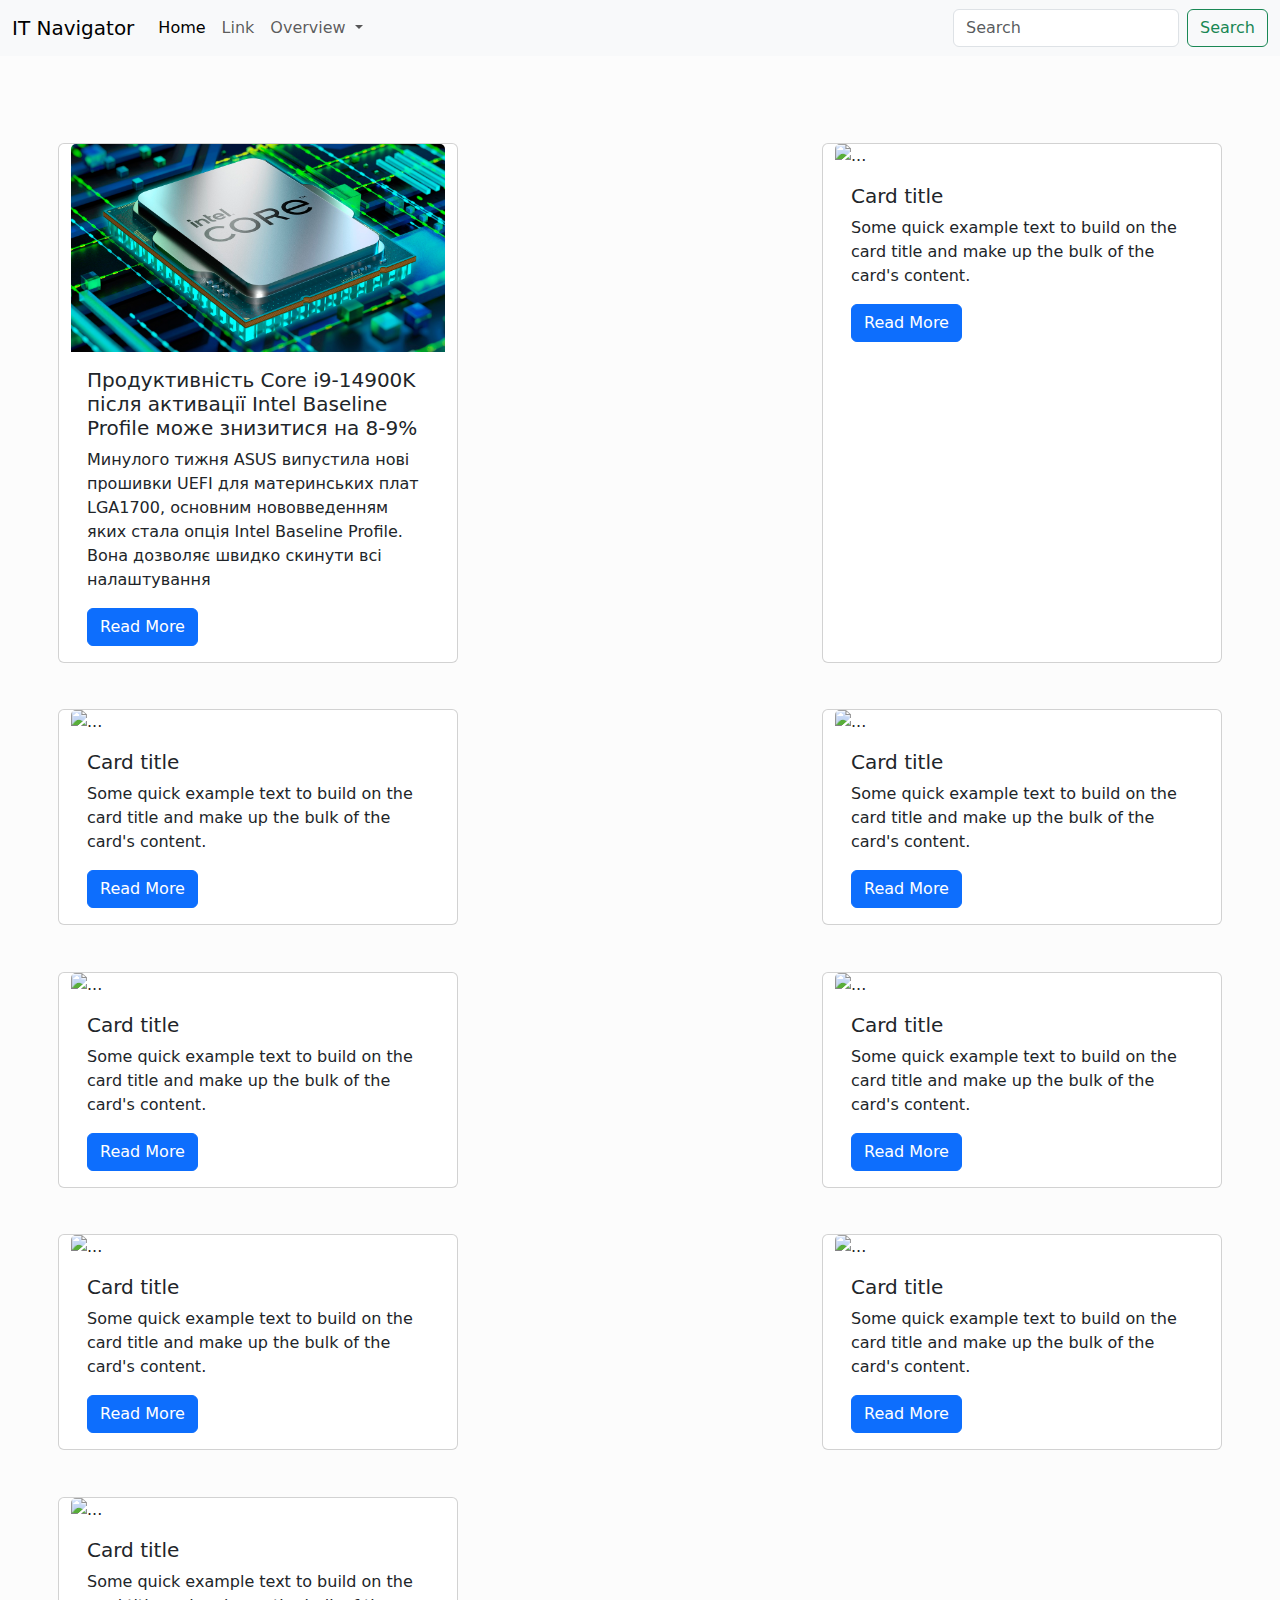
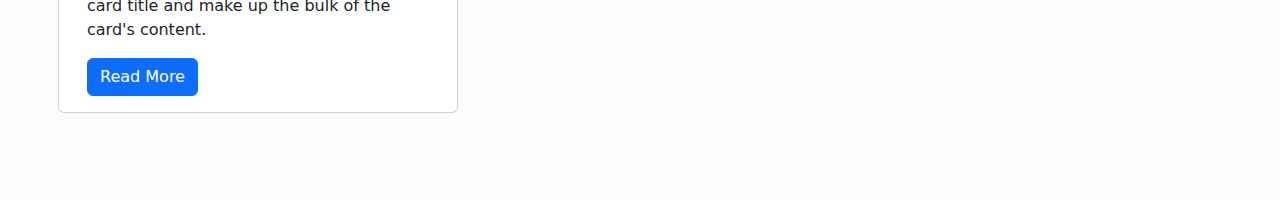
==== index.html @ 8ef08bcf "site" ====
<!DOCTYPE html>
<html lang="en">
  <head>
    <meta charset="UTF-8" />
    <meta name="viewport" content="width=device-width, initial-scale=1.0" />
    <title>Document</title>
    <link
      href="https://cdn.jsdelivr.net/npm/bootstrap@5.3.3/dist/css/bootstrap.min.css"
      rel="stylesheet"
      integrity="sha384-QWTKZyjpPEjISv5WaRU9OFeRpok6YctnYmDr5pNlyT2bRjXh0JMhjY6hW+ALEwIH"
      crossorigin="anonymous"
    />
    <link rel="stylesheet" href="css/style.css" />
  </head>
  <body>
    <header class="conteiner">
      <nav class="navbar navbar-expand-lg bg-body-tertiary">
        <div class="container-fluid">
          <a class="navbar-brand" href="#">IT Navigator</a>
          <button
            class="navbar-toggler"
            type="button"
            data-bs-toggle="collapse"
            data-bs-target="#navbarSupportedContent"
            aria-controls="navbarSupportedContent"
            aria-expanded="false"
            aria-label="Toggle navigation"
          >
            <span class="navbar-toggler-icon"></span>
          </button>
          <div class="collapse navbar-collapse" id="navbarSupportedContent">
            <ul class="navbar-nav me-auto mb-2 mb-lg-0">
              <li class="nav-item">
                <a class="nav-link active" aria-current="page" href="#">Home</a>
              </li>
              <li class="nav-item">
                <a class="nav-link" href="#">Link</a>
              </li>
              <li class="nav-item dropdown">
                <a
                  class="nav-link dropdown-toggle"
                  href="#"
                  role="button"
                  data-bs-toggle="dropdown"
                  aria-expanded="false"
                >
                  Overview
                </a>
                <ul class="dropdown-menu">
                  <li><a class="dropdown-item" href="#">Processors</a></li>
                  <li><a class="dropdown-item" href="#">Motherboards</a></li>
                  <li>
                    <a class="dropdown-item" href="#">Memory</a>
                  </li>
                  <li>
                    <a class="dropdown-item" href="#">Video cards</a>
                  </li>
                </ul>
              </li>
              <!-- <li class="nav-item">
                <a class="nav-link disabled" aria-disabled="true">Disabled</a>
              </li> -->
            </ul>
            <form class="d-flex" role="search">
              <input
                class="form-control me-2"
                type="search"
                placeholder="Search"
                aria-label="Search"
              />
              <button class="btn btn-outline-success" type="submit">
                Search
              </button>
            </form>
          </div>
        </div>
      </nav>
    </header>
    <div class="container">
      <div class="row">
        <div class="card col-4" style="width: 25rem">
          <img
            src="imges/130287-intel-lga1700-core-12gen-1.jpg"
            class="card-img-top"
            alt="..."
          />
          <div class="card-body">
            <h5 class="card-title">
              Продуктивність Core i9-14900K після активації Intel Baseline
              Profile може знизитися на 8-9%
            </h5>
            <p class="card-text">
              Минулого тижня ASUS випустила нові прошивки UEFI для материнських
              плат LGA1700, основним нововведенням яких стала опція Intel
              Baseline Profile. Вона дозволяє швидко скинути всі налаштування
            </p>
            <a href="#" class="btn btn-primary">Read More</a>
          </div>
        </div>
        <div class="card col-4" style="width: 25rem">
          <img src="..." class="card-img-top" alt="..." />
          <div class="card-body">
            <h5 class="card-title">Card title</h5>
            <p class="card-text">
              Some quick example text to build on the card title and make up the
              bulk of the card's content.
            </p>
            <a href="#" class="btn btn-primary">Read More</a>
          </div>
        </div>
        <div class="card col-4" style="width: 25rem">
          <img src="..." class="card-img-top" alt="..." />
          <div class="card-body">
            <h5 class="card-title">Card title</h5>
            <p class="card-text">
              Some quick example text to build on the card title and make up the
              bulk of the card's content.
            </p>
            <a href="#" class="btn btn-primary">Read More</a>
          </div>
        </div>
        <div class="card col-4" style="width: 25rem">
          <img src="..." class="card-img-top" alt="..." />
          <div class="card-body">
            <h5 class="card-title">Card title</h5>
            <p class="card-text">
              Some quick example text to build on the card title and make up the
              bulk of the card's content.
            </p>
            <a href="#" class="btn btn-primary">Read More</a>
          </div>
        </div>
        <div class="card col-4" style="width: 25rem">
          <img src="..." class="card-img-top" alt="..." />
          <div class="card-body">
            <h5 class="card-title">Card title</h5>
            <p class="card-text">
              Some quick example text to build on the card title and make up the
              bulk of the card's content.
            </p>
            <a href="#" class="btn btn-primary">Read More</a>
          </div>
        </div>
        <div class="card col-4" style="width: 25rem">
          <img src="..." class="card-img-top" alt="..." />
          <div class="card-body">
            <h5 class="card-title">Card title</h5>
            <p class="card-text">
              Some quick example text to build on the card title and make up the
              bulk of the card's content.
            </p>
            <a href="#" class="btn btn-primary">Read More</a>
          </div>
        </div>
        <div class="card col-4" style="width: 25rem">
          <img src="..." class="card-img-top" alt="..." />
          <div class="card-body">
            <h5 class="card-title">Card title</h5>
            <p class="card-text">
              Some quick example text to build on the card title and make up the
              bulk of the card's content.
            </p>
            <a href="#" class="btn btn-primary">Read More</a>
          </div>
        </div>
        <div class="card col-4" style="width: 25rem">
          <img src="..." class="card-img-top" alt="..." />
          <div class="card-body">
            <h5 class="card-title">Card title</h5>
            <p class="card-text">
              Some quick example text to build on the card title and make up the
              bulk of the card's content.
            </p>
            <a href="#" class="btn btn-primary">Read More</a>
          </div>
        </div>
        <div class="card col-4" style="width: 25rem">
          <img src="..." class="card-img-top" alt="..." />
          <div class="card-body">
            <h5 class="card-title">Card title</h5>
            <p class="card-text">
              Some quick example text to build on the card title and make up the
              bulk of the card's content.
            </p>
            <a href="#" class="btn btn-primary">Read More</a>
          </div>
        </div>
      </div>
    </div>
    <!-- Script -->
    <script
      src="https://cdn.jsdelivr.net/npm/bootstrap@5.3.3/dist/js/bootstrap.bundle.min.js"
      integrity="sha384-YvpcrYf0tY3lHB60NNkmXc5s9fDVZLESaAA55NDzOxhy9GkcIdslK1eN7N6jIeHz"
      crossorigin="anonymous"
    ></script>
  </body>
</html>
---- css/style.css ----
body {
  background-color: rgb(252, 252, 252);
}
.container {
  padding: 5% 0;
}
.row {
  display: flex;
  justify-content: space-between;
}
.card {
  margin: 2% 0;
}
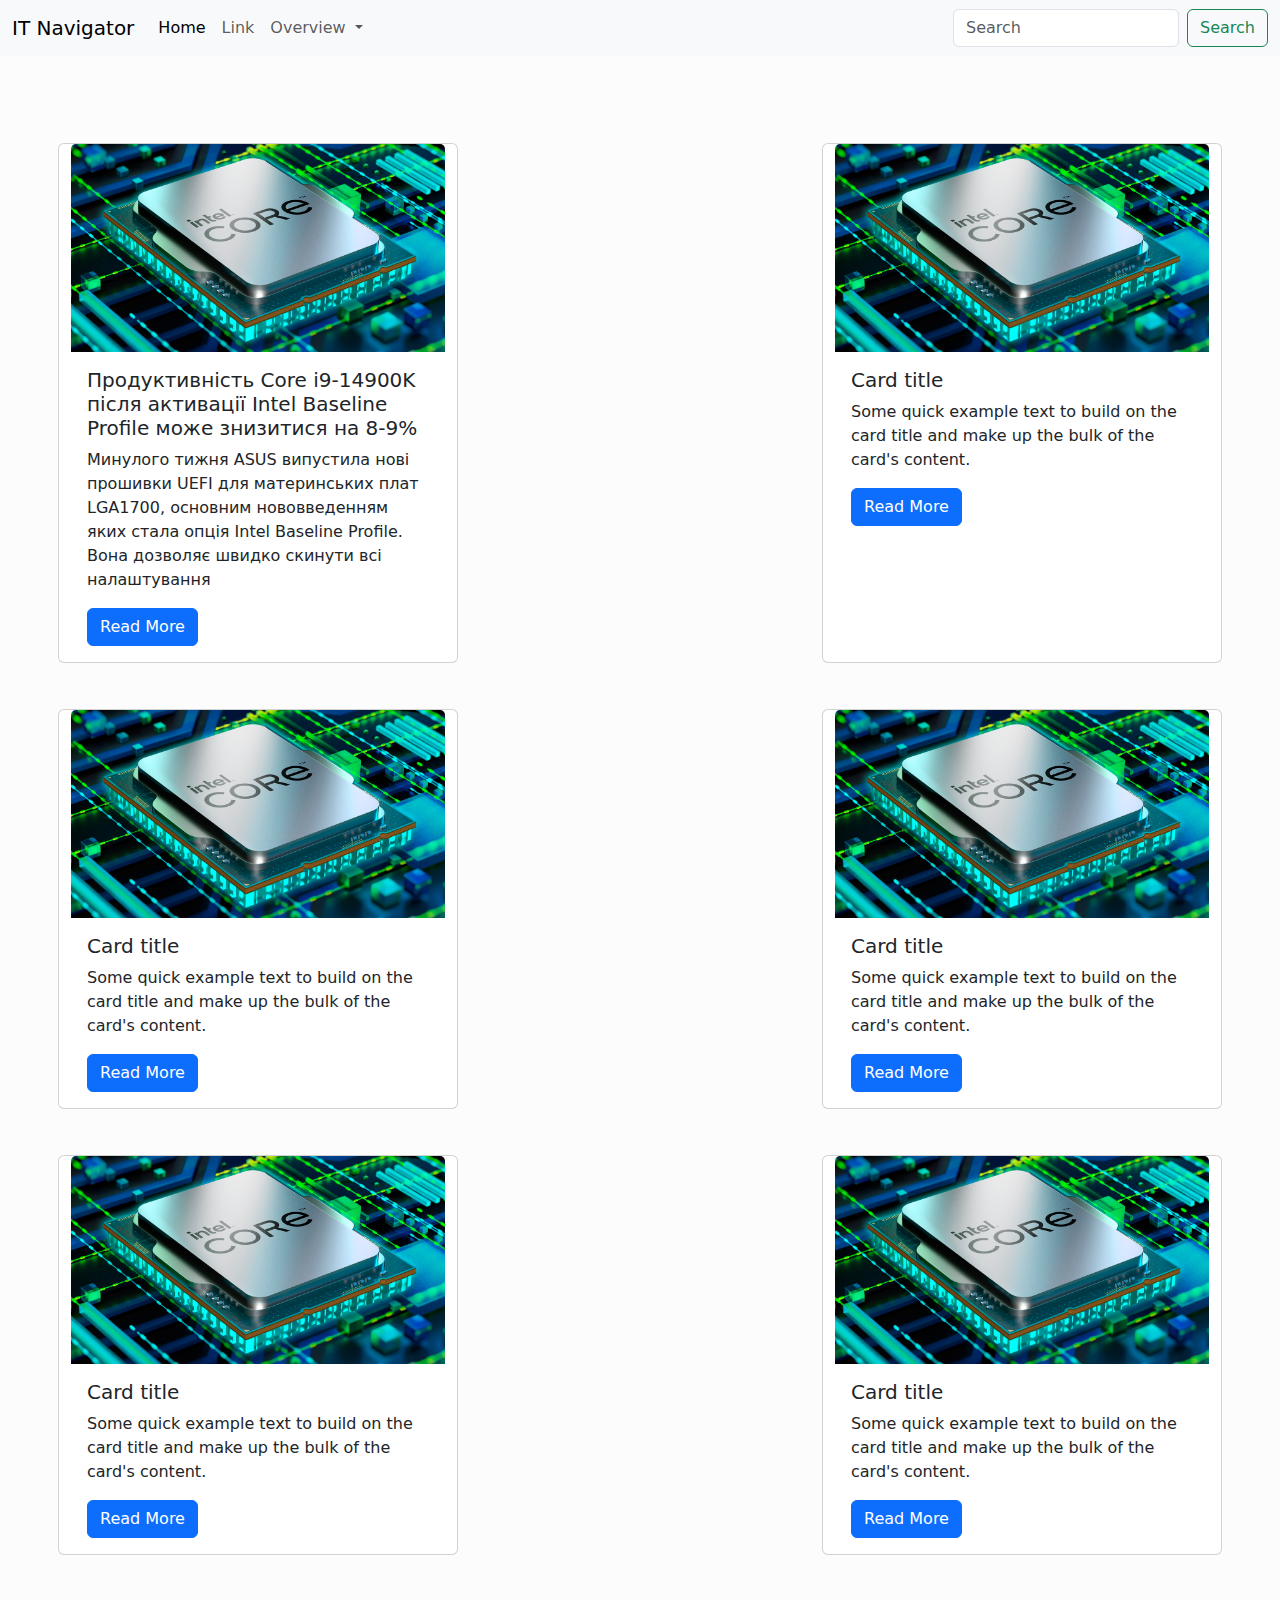
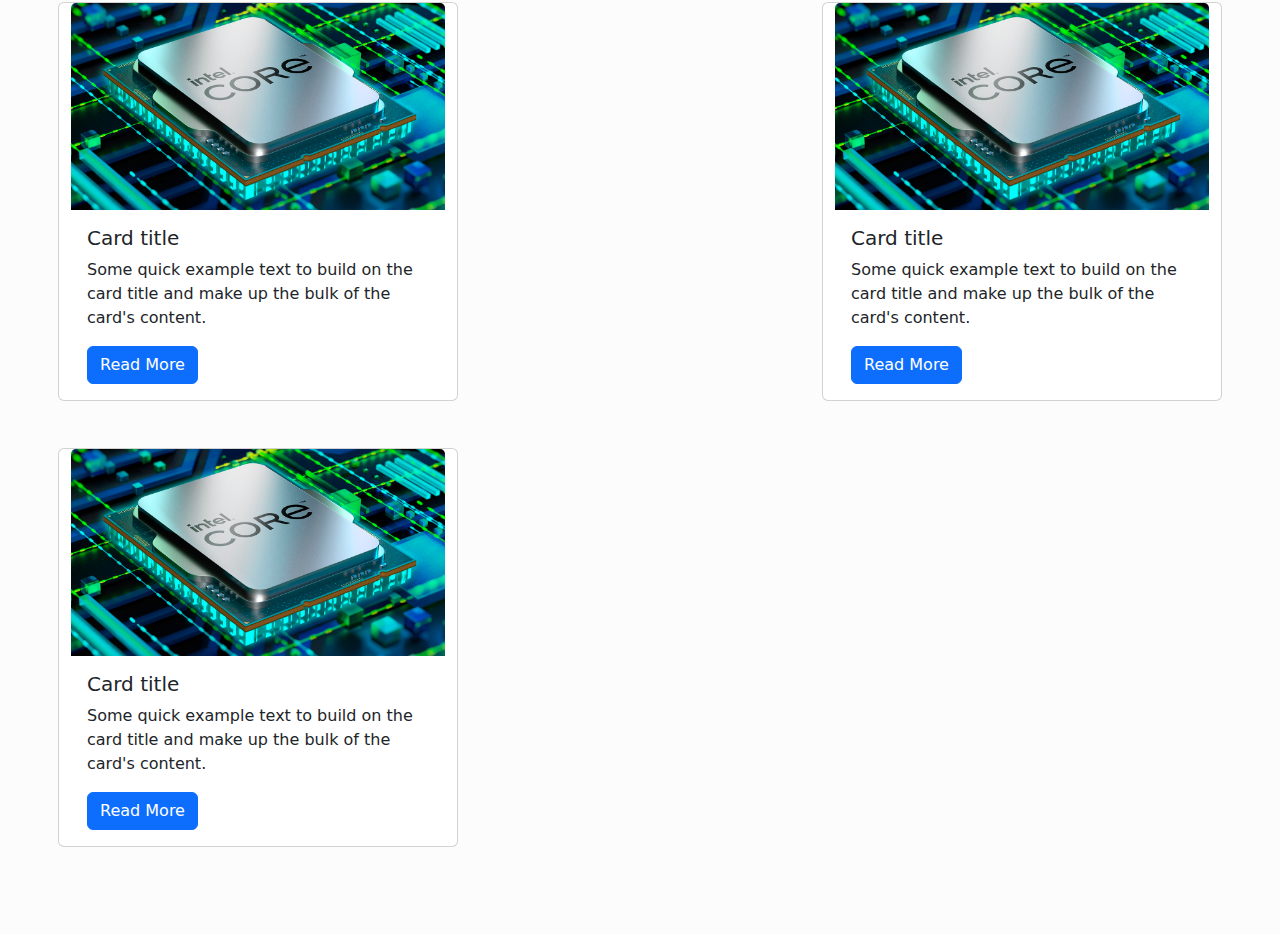
==== commit e52054e7: "images" ====
--- a/index.html
+++ b/index.html
@@ -1,197 +1,173 @@
 <!DOCTYPE html>
 <html lang="en">
-  <head>
-    <meta charset="UTF-8" />
-    <meta name="viewport" content="width=device-width, initial-scale=1.0" />
-    <title>Document</title>
-    <link
-      href="https://cdn.jsdelivr.net/npm/bootstrap@5.3.3/dist/css/bootstrap.min.css"
-      rel="stylesheet"
-      integrity="sha384-QWTKZyjpPEjISv5WaRU9OFeRpok6YctnYmDr5pNlyT2bRjXh0JMhjY6hW+ALEwIH"
-      crossorigin="anonymous"
-    />
-    <link rel="stylesheet" href="css/style.css" />
-  </head>
-  <body>
-    <header class="conteiner">
-      <nav class="navbar navbar-expand-lg bg-body-tertiary">
-        <div class="container-fluid">
-          <a class="navbar-brand" href="#">IT Navigator</a>
-          <button
-            class="navbar-toggler"
-            type="button"
-            data-bs-toggle="collapse"
-            data-bs-target="#navbarSupportedContent"
-            aria-controls="navbarSupportedContent"
-            aria-expanded="false"
-            aria-label="Toggle navigation"
-          >
-            <span class="navbar-toggler-icon"></span>
-          </button>
-          <div class="collapse navbar-collapse" id="navbarSupportedContent">
-            <ul class="navbar-nav me-auto mb-2 mb-lg-0">
-              <li class="nav-item">
-                <a class="nav-link active" aria-current="page" href="#">Home</a>
-              </li>
-              <li class="nav-item">
-                <a class="nav-link" href="#">Link</a>
-              </li>
-              <li class="nav-item dropdown">
-                <a
-                  class="nav-link dropdown-toggle"
-                  href="#"
-                  role="button"
-                  data-bs-toggle="dropdown"
-                  aria-expanded="false"
-                >
-                  Overview
-                </a>
-                <ul class="dropdown-menu">
-                  <li><a class="dropdown-item" href="#">Processors</a></li>
-                  <li><a class="dropdown-item" href="#">Motherboards</a></li>
-                  <li>
-                    <a class="dropdown-item" href="#">Memory</a>
-                  </li>
-                  <li>
-                    <a class="dropdown-item" href="#">Video cards</a>
-                  </li>
-                </ul>
-              </li>
-              <!-- <li class="nav-item">
+
+<head>
+  <meta charset="UTF-8" />
+  <meta name="viewport" content="width=device-width, initial-scale=1.0" />
+  <title>Document</title>
+  <link href="https://cdn.jsdelivr.net/npm/bootstrap@5.3.3/dist/css/bootstrap.min.css" rel="stylesheet"
+    integrity="sha384-QWTKZyjpPEjISv5WaRU9OFeRpok6YctnYmDr5pNlyT2bRjXh0JMhjY6hW+ALEwIH" crossorigin="anonymous" />
+  <link rel="stylesheet" href="css/style.css" />
+</head>
+
+<body>
+  <header class="conteiner">
+    <nav class="navbar navbar-expand-lg bg-body-tertiary">
+      <div class="container-fluid">
+        <a class="navbar-brand" href="#">IT Navigator</a>
+        <button class="navbar-toggler" type="button" data-bs-toggle="collapse" data-bs-target="#navbarSupportedContent"
+          aria-controls="navbarSupportedContent" aria-expanded="false" aria-label="Toggle navigation">
+          <span class="navbar-toggler-icon"></span>
+        </button>
+        <div class="collapse navbar-collapse" id="navbarSupportedContent">
+          <ul class="navbar-nav me-auto mb-2 mb-lg-0">
+            <li class="nav-item">
+              <a class="nav-link active" aria-current="page" href="#">Home</a>
+            </li>
+            <li class="nav-item">
+              <a class="nav-link" href="#">Link</a>
+            </li>
+            <li class="nav-item dropdown">
+              <a class="nav-link dropdown-toggle" href="#" role="button" data-bs-toggle="dropdown"
+                aria-expanded="false">
+                Overview
+              </a>
+              <ul class="dropdown-menu">
+                <li><a class="dropdown-item" href="#">Processors</a></li>
+                <li><a class="dropdown-item" href="#">Motherboards</a></li>
+                <li>
+                  <a class="dropdown-item" href="#">Memory</a>
+                </li>
+                <li>
+                  <a class="dropdown-item" href="#">Video cards</a>
+                </li>
+              </ul>
+            </li>
+            <!-- <li class="nav-item">
                 <a class="nav-link disabled" aria-disabled="true">Disabled</a>
               </li> -->
-            </ul>
-            <form class="d-flex" role="search">
-              <input
-                class="form-control me-2"
-                type="search"
-                placeholder="Search"
-                aria-label="Search"
-              />
-              <button class="btn btn-outline-success" type="submit">
-                Search
-              </button>
-            </form>
-          </div>
+          </ul>
+          <form class="d-flex" role="search">
+            <input class="form-control me-2" type="search" placeholder="Search" aria-label="Search" />
+            <button class="btn btn-outline-success" type="submit">
+              Search
+            </button>
+          </form>
         </div>
-      </nav>
-    </header>
-    <div class="container">
-      <div class="row">
-        <div class="card col-4" style="width: 25rem">
-          <img
-            src="imges/130287-intel-lga1700-core-12gen-1.jpg"
-            class="card-img-top"
-            alt="..."
-          />
-          <div class="card-body">
-            <h5 class="card-title">
-              Продуктивність Core i9-14900K після активації Intel Baseline
-              Profile може знизитися на 8-9%
-            </h5>
-            <p class="card-text">
-              Минулого тижня ASUS випустила нові прошивки UEFI для материнських
-              плат LGA1700, основним нововведенням яких стала опція Intel
-              Baseline Profile. Вона дозволяє швидко скинути всі налаштування
-            </p>
-            <a href="#" class="btn btn-primary">Read More</a>
-          </div>
+      </div>
+    </nav>
+  </header>
+  <div class="container">
+    <div class="row">
+      <div class="card col-4" style="width: 25rem">
+        <img src="imges/130287-intel-lga1700-core-12gen-1.jpg" class="card-img-top" alt="core" />
+        <div class="card-body">
+          <h5 class="card-title">
+            Продуктивність Core i9-14900K після активації Intel Baseline
+            Profile може знизитися на 8-9%
+          </h5>
+          <p class="card-text">
+            Минулого тижня ASUS випустила нові прошивки UEFI для материнських
+            плат LGA1700, основним нововведенням яких стала опція Intel
+            Baseline Profile. Вона дозволяє швидко скинути всі налаштування
+          </p>
+          <a href="pages/article.html" class="btn btn-primary">Read More</a>
         </div>
-        <div class="card col-4" style="width: 25rem">
-          <img src="..." class="card-img-top" alt="..." />
-          <div class="card-body">
-            <h5 class="card-title">Card title</h5>
-            <p class="card-text">
-              Some quick example text to build on the card title and make up the
-              bulk of the card's content.
-            </p>
-            <a href="#" class="btn btn-primary">Read More</a>
-          </div>
+      </div>
+      <div class="card col-4" style="width: 25rem">
+        <img src="imges/130287-intel-lga1700-core-12gen-1.jpg" class="card-img-top" alt="core" />
+        <div class="card-body">
+          <h5 class="card-title">Card title</h5>
+          <p class="card-text">
+            Some quick example text to build on the card title and make up the
+            bulk of the card's content.
+          </p>
+          <a href="pages/article.html" class="btn btn-primary">Read More</a>
         </div>
-        <div class="card col-4" style="width: 25rem">
-          <img src="..." class="card-img-top" alt="..." />
-          <div class="card-body">
-            <h5 class="card-title">Card title</h5>
-            <p class="card-text">
-              Some quick example text to build on the card title and make up the
-              bulk of the card's content.
-            </p>
-            <a href="#" class="btn btn-primary">Read More</a>
-          </div>
+      </div>
+      <div class="card col-4" style="width: 25rem">
+        <img src="imges/130287-intel-lga1700-core-12gen-1.jpg" class="card-img-top" alt="core" />
+        <div class="card-body">
+          <h5 class="card-title">Card title</h5>
+          <p class="card-text">
+            Some quick example text to build on the card title and make up the
+            bulk of the card's content.
+          </p>
+          <a href="pages/article.html" class="btn btn-primary">Read More</a>
         </div>
-        <div class="card col-4" style="width: 25rem">
-          <img src="..." class="card-img-top" alt="..." />
-          <div class="card-body">
-            <h5 class="card-title">Card title</h5>
-            <p class="card-text">
-              Some quick example text to build on the card title and make up the
-              bulk of the card's content.
-            </p>
-            <a href="#" class="btn btn-primary">Read More</a>
-          </div>
+      </div>
+      <div class="card col-4" style="width: 25rem">
+        <img src="imges/130287-intel-lga1700-core-12gen-1.jpg" class="card-img-top" alt="core" />
+        <div class="card-body">
+          <h5 class="card-title">Card title</h5>
+          <p class="card-text">
+            Some quick example text to build on the card title and make up the
+            bulk of the card's content.
+          </p>
+          <a href="pages/article.html" class="btn btn-primary">Read More</a>
         </div>
-        <div class="card col-4" style="width: 25rem">
-          <img src="..." class="card-img-top" alt="..." />
-          <div class="card-body">
-            <h5 class="card-title">Card title</h5>
-            <p class="card-text">
-              Some quick example text to build on the card title and make up the
-              bulk of the card's content.
-            </p>
-            <a href="#" class="btn btn-primary">Read More</a>
-          </div>
+      </div>
+      <div class="card col-4" style="width: 25rem">
+        <img src="imges/130287-intel-lga1700-core-12gen-1.jpg" class="card-img-top" alt="core" />
+        <div class="card-body">
+          <h5 class="card-title">Card title</h5>
+          <p class="card-text">
+            Some quick example text to build on the card title and make up the
+            bulk of the card's content.
+          </p>
+          <a href="pages/article.html" class="btn btn-primary">Read More</a>
         </div>
-        <div class="card col-4" style="width: 25rem">
-          <img src="..." class="card-img-top" alt="..." />
-          <div class="card-body">
-            <h5 class="card-title">Card title</h5>
-            <p class="card-text">
-              Some quick example text to build on the card title and make up the
-              bulk of the card's content.
-            </p>
-            <a href="#" class="btn btn-primary">Read More</a>
-          </div>
+      </div>
+      <div class="card col-4" style="width: 25rem">
+        <img src="imges/130287-intel-lga1700-core-12gen-1.jpg" class="card-img-top" alt="core" />
+        <div class="card-body">
+          <h5 class="card-title">Card title</h5>
+          <p class="card-text">
+            Some quick example text to build on the card title and make up the
+            bulk of the card's content.
+          </p>
+          <a href="pages/article.html" class="btn btn-primary">Read More</a>
         </div>
-        <div class="card col-4" style="width: 25rem">
-          <img src="..." class="card-img-top" alt="..." />
-          <div class="card-body">
-            <h5 class="card-title">Card title</h5>
-            <p class="card-text">
-              Some quick example text to build on the card title and make up the
-              bulk of the card's content.
-            </p>
-            <a href="#" class="btn btn-primary">Read More</a>
-          </div>
+      </div>
+      <div class="card col-4" style="width: 25rem">
+        <img src="imges/130287-intel-lga1700-core-12gen-1.jpg" class="card-img-top" alt="core" />
+        <div class="card-body">
+          <h5 class="card-title">Card title</h5>
+          <p class="card-text">
+            Some quick example text to build on the card title and make up the
+            bulk of the card's content.
+          </p>
+          <a href="pages/article.html" class="btn btn-primary">Read More</a>
         </div>
-        <div class="card col-4" style="width: 25rem">
-          <img src="..." class="card-img-top" alt="..." />
-          <div class="card-body">
-            <h5 class="card-title">Card title</h5>
-            <p class="card-text">
-              Some quick example text to build on the card title and make up the
-              bulk of the card's content.
-            </p>
-            <a href="#" class="btn btn-primary">Read More</a>
-          </div>
+      </div>
+      <div class="card col-4" style="width: 25rem">
+        <img src="imges/130287-intel-lga1700-core-12gen-1.jpg" class="card-img-top" alt="core" />
+        <div class="card-body">
+          <h5 class="card-title">Card title</h5>
+          <p class="card-text">
+            Some quick example text to build on the card title and make up the
+            bulk of the card's content.
+          </p>
+          <a href="pages/article.html" class="btn btn-primary">Read More</a>
         </div>
-        <div class="card col-4" style="width: 25rem">
-          <img src="..." class="card-img-top" alt="..." />
-          <div class="card-body">
-            <h5 class="card-title">Card title</h5>
-            <p class="card-text">
-              Some quick example text to build on the card title and make up the
-              bulk of the card's content.
-            </p>
-            <a href="#" class="btn btn-primary">Read More</a>
-          </div>
+      </div>
+      <div class="card col-4" style="width: 25rem">
+        <img src="imges/130287-intel-lga1700-core-12gen-1.jpg" class="card-img-top" alt="core" />
+        <div class="card-body">
+          <h5 class="card-title">Card title</h5>
+          <p class="card-text">
+            Some quick example text to build on the card title and make up the
+            bulk of the card's content.
+          </p>
+          <a href="pages/article.html" class="btn btn-primary">Read More</a>
         </div>
       </div>
     </div>
-    <!-- Script -->
-    <script
-      src="https://cdn.jsdelivr.net/npm/bootstrap@5.3.3/dist/js/bootstrap.bundle.min.js"
-      integrity="sha384-YvpcrYf0tY3lHB60NNkmXc5s9fDVZLESaAA55NDzOxhy9GkcIdslK1eN7N6jIeHz"
-      crossorigin="anonymous"
-    ></script>
-  </body>
-</html>
+  </div>
+  <!-- Script -->
+  <script src="https://cdn.jsdelivr.net/npm/bootstrap@5.3.3/dist/js/bootstrap.bundle.min.js"
+    integrity="sha384-YvpcrYf0tY3lHB60NNkmXc5s9fDVZLESaAA55NDzOxhy9GkcIdslK1eN7N6jIeHz"
+    crossorigin="anonymous"></script>
+</body>
+
+</html>